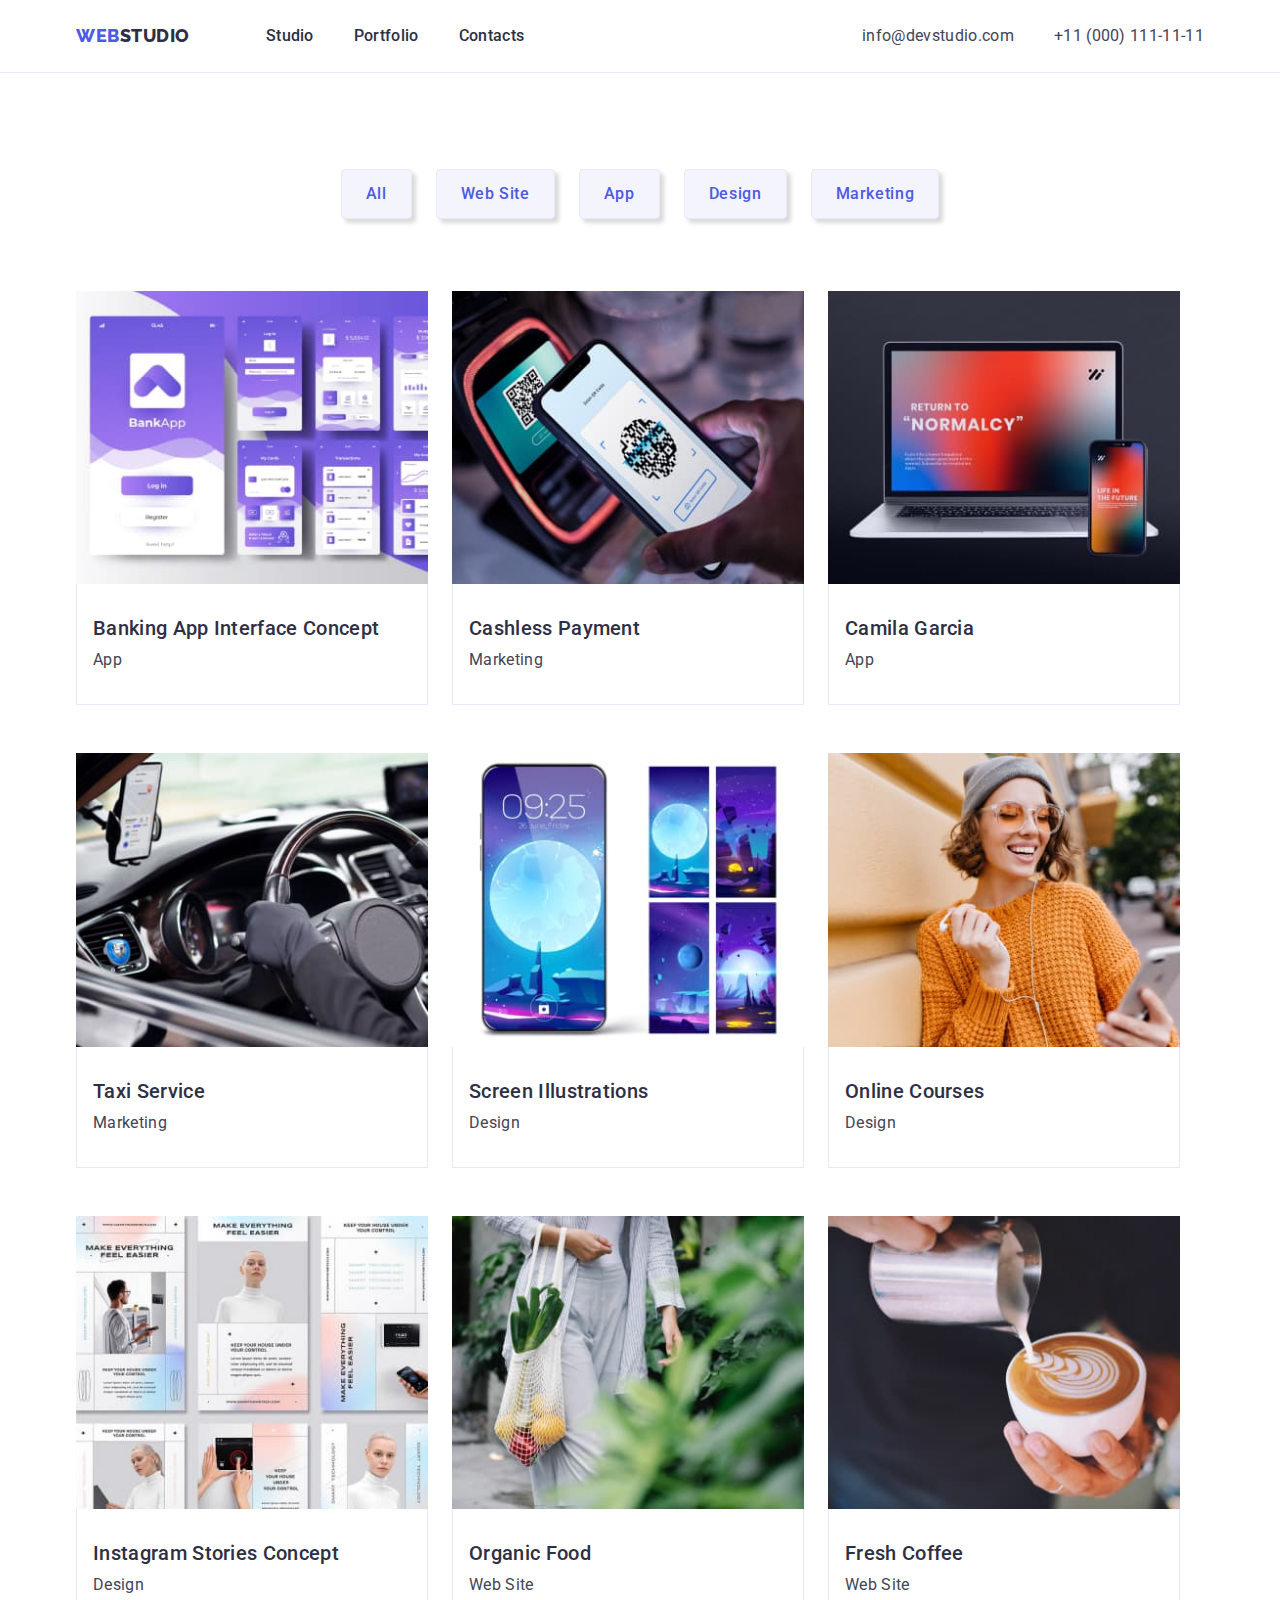
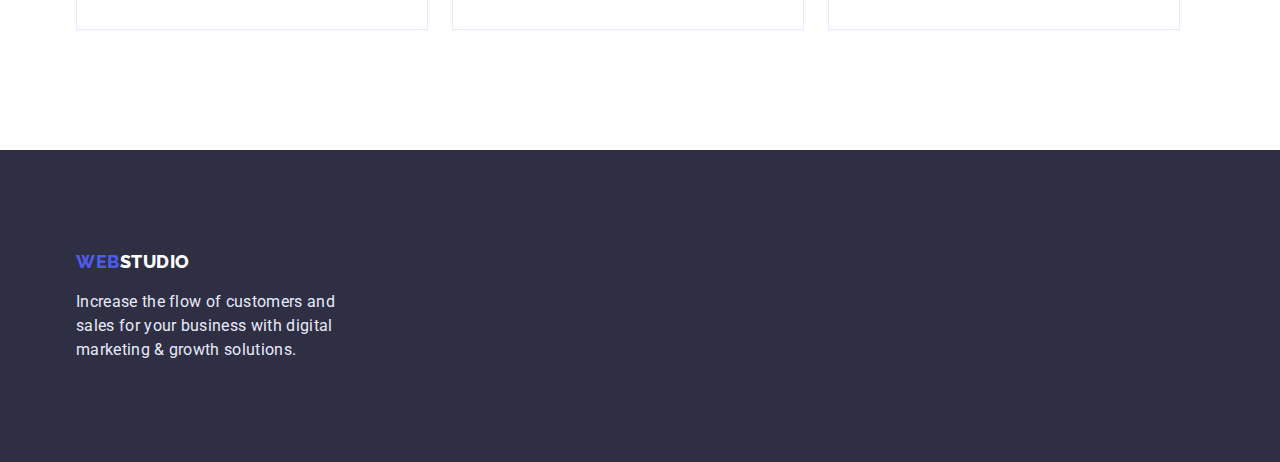
==== portfolio.html @ be6d8459 "Initial commit" ====
<!DOCTYPE html>
<html lang="en">
  <head>
    <meta charset="UTF-8" />
    <meta name="viewport" content="width=device-width, initial-scale=1.0" />
    <title>Document</title>    
    <link href="https://fonts.googleapis.com/css2?family=Raleway:wght@800&family=Roboto:wght@400;500;700;900&display=swap" 
    rel="stylesheet">
    <link rel="stylesheet"
    href="https://cdnjs.cloudflare.com/ajax/libs/modern-normalize/1.1.0/modern-normalize.min.css" />
    <link rel="stylesheet" href="./css/styles.css" />
  </head>
  <body>
    <header class="page-nav">
      <div class="conteiner main-nav">        
        <nav class="main-nav">
          <a href="./index.html" class="logo">
            <span class="heading">Web</span><span>Studio</span>
          </a>        
          <ul class="nav-list list">
            <li class="item"><a href="./index.html" class="link">Studio</a></li>
            <li class="item"><a href="./portfolio.html" class="link">Portfolio</a></li>
            <li class="item"><a href="" class="link">Contacts</a></li>
          </ul>
        </nav>
        <address class="auth">
          <ul class="mail list">
            <li class="item">
              <a href="mailto:info@devstudio.com" class="auth-link">info@devstudio.com</a>
            </li>
            <li class="item">
              <a href="tel:+110001111111" class="auth-link">+11 (000) 111-11-11</a>
            </li>
          </ul>
        </address>     
      </div>
    </header>
    <main>
      <section class="section-portfolio">
        <div class="conteiner">
          <h1 class="hide-title">Blocks</h1>  
          <ul class="button-list list">
            <li class="item">
              <button type="button" class="button-link">All</button>
            </li>
            <li class="item">
              <button type="button" class="button-link">Web Site</button>
            </li>
            <li class="item">
              <button type="button" class="button-link">App</button>
            </li>
            <li class="item">
              <button type="button" class="button-link">Design</button>
            </li>
            <li class="item">
              <button type="button" class="button-link">Marketing</button>
            </li>
          </ul> 
         <ul class="card-img list">
          <li class="item">
            <a href="" class="card-portfolio" >
              <img src="./images/imgport1.jpg" alt="Banking App" width="360"/> 
              <div class="card-content">
              <h2 class="subtitle">Banking App Interface Concept</h2>
              <p class="text">App</p>
             </div>              
            </a>
          </li>
          <li class="item">
            <a href="" class="card-portfolio">
              <img src="./images/imgport2.jpg" alt="Cashless Payment" width="360"/> 
              <div class="card-content ">
              <h2 class="subtitle">Cashless Payment</h2>
              <p class="text">Marketing</p>
              </div>
            </a>
          </li>
          <li class="item">
            <a href="" class="card-portfolio">
              <img src="./images/imgport3.jpg" alt="Meditaion App" width="360"/> 
              <div class="card-content">
              <h2 class="subtitle ">Camila Garcia</h2>
              <p class="text">App</p>
             </div> 
            </a>
          </li>
          <li class="item">
            <a href="" class="card-portfolio">
              <img src="./images/imgport4.jpg" alt="Taxi" width="360"/> 
              <div class="card-content">
              <h2 class="subtitle">Taxi Service</h2>
              <p class="text">Marketing</p>
              </div>
            </a>
          </li>
          <li class="item">
            <a href="" class="card-portfolio">
              <img src="./images/imgport5.jpg" alt="Screen" width="360"/> 
              <div class="card-content">
              <h2 class="subtitle">Screen Illustrations</h2>
              <p class="text">Design</p>
              </div>
            </a>
          </li>
          <li class="item">
            <a href="" class="card-portfolio">
              <img src="./images/imgport6.jpg" alt="Online Course" width="360"/> 
              <div class="card-content">
              <h2 class="subtitle">Online Courses</h2>
              <p class="text">Design</p>
              </div>
            </a>
          </li>
          <li class="item">
            <a href="" class="card-portfolio">
              <img src="./images/imgport7.jpg" alt="Instagram Stories" width="360"/> 
              <div class="card-content">
              <h2 class="subtitle">Instagram Stories Concept</h2>
              <p class="text">Design</p>
              </div>
            </a>
          </li>
          <li class="item">
            <a href="" class="card-portfolio">
              <img src="./images/imgport8.jpg" alt="Organic Food" width="360"/> 
              <div class="card-content">
              <h2 class="subtitle">Organic Food</h2>
              <p class="text">Web Site</p>
              </div>
            </a>
          </li>
          <li class="item">
            <a href="" class="card-portfolio">
              <img src="./images/imgport9.jpg" alt="Cofee" width="360"/> 
              <div class="card-content">
              <h2 class="subtitle">Fresh Coffee</h2>
              <p class="text">Web Site</p>
              </div>
            </a>
          </li>             
         </ul>
        </div>
      </section>
    </main>
    <footer class="footer">
      <div class="conteiner">
        <div class="footer-box">
        <a href="./index.html" class="logo">
          <span class="heading">Web</span><span class="caption">Studio</span>
        </a>  
        <p class="text-footer">
          Increase the flow of customers and sales for your business with digital
          marketing & growth solutions.      
        </p>
        </div>
       </div>
    </footer>
  </body>
</html>
---- css/styles.css ----
:root{
--main-color: #2E2F42;
--main-grey-color:#434455;
--white-color:  #FFFFFF;
--button-blue-color:  #4D5AE5;
--main-bground-color: #F4F4FD;
--button-portf-bground-color: #F4F4FD;
--background-button-color:#404BBF; 
--footer-text-color: #E7E9FC;
--button-border: #E7E9FC;
--card-shadow: 0px 1px 6px rgba(46, 47, 66, 0.08), 0px 1px 1px rgba(46, 47, 66, 0.16), 0px 2px 1px rgba(46, 47, 66, 0.08);
}

.list{
  list-style: none;
  margin: 0;
  padding: 0;
}

body {  
  font-family: 'Roboto', sans-serif;
  font-size: 16px;
  background-color: var(--text-white-color);
  color:var(--main-color);
  letter-spacing: 0.02em;
}


/* for nav main */
 .main-nav {
  display: flex;
  align-items: center;
}

 /* for header section address */ 
.conteiner{
  width: 1158px;
  padding-left: 15px;
  padding-right: 15px;
  margin-left: auto;
  margin-right: auto;
  
}
.hide-title{
  position: absolute;
  width: 1px;
  height: 1px;
  margin: -1px;
  border: 0;
  padding: 0;
  
  white-space: nowrap;
  clip-path: inset(100%);
  clip: rect(0 0 0 0);
  overflow: hidden;
}

/* logo */
.logo {

  font-family: 'Raleway', sans-serif;
  font-size: 18px;
  line-height: 1.33;
  font-weight: 800;
  letter-spacing: 0.03em;
  text-decoration: none;
  text-transform: uppercase;
  color: var(--main-color);
 
}
.logo .heading{
    color: var(--button-blue-color);
}
/* for footer logo */
.logo .caption{
  color:  var(--white-color);
}
/* nav */

.nav-list .item+ .item{
  margin-left: 40px;
}
.nav-list{
 display: flex;
 margin-left: 76px;
}
.nav-list .link{
 padding-top: 24px;
 padding-bottom: 24px;
}
.nav-list .link {
  display: block;

  color: var(--main-color);
  font-weight: 500;
  line-height: 1.5;
  text-decoration: none;
 }

.link:hover,
.link:focus
{ 
  color:var(--background-button-color);
}
/* auth list */
.auth {
 margin-left: auto; 
}
.mail{
  display: flex;
  
}
.mail .item + .item {
margin-left: 40px;
}
.list .auth-link{
  
  color: var(--main-grey-color);
  font-style: normal;
  font-weight: 400;
  line-height: 1.5;
  text-decoration: none;  
  padding-top: 24px;
  padding-bottom: 24px;
}
.auth-link:hover,
.auth-link:focus
{color:var(--background-button-color)
}
.page-nav{
  border-bottom: 1px solid var(--footer-text-color) ;
}
/* hero section */
.hero-section{
  padding-top: 188px;
  padding-bottom: 188px;
  background: var(--main-color);
  text-align: center;
  
}
/* text for hero section */
.hero-section .hero-text{
  margin: 0;
  margin-bottom: 48px;

  font-size: 56px;
  font-weight: 700;
  line-height: 1.07;
  text-align: center;
  color: var(--white-color);

}
/* button for hero (primery button)*/
.hero-section .button-primary{
  display: inline-block;
  cursor: pointer;
  border-radius: 4px;
  box-shadow: 0px 4px 4px rgba(0, 0, 0, 0.15);
  padding: 16px 32px;
  min-width: 169px;
  border: none; 

  font-family: 'Roboto', sans-serif;
  font-weight: 500;
  font-size: 16px;
  line-height: 1.5;
  letter-spacing: 0.04em;
  
 
  color: var(--white-color);
  background: var(--button-blue-color);
}
.button-primary:hover,
.button-primary:focus{
background: var(--background-button-color);
}

/* for portfolio button */
/* 1 for button list*/
.button-list {

  margin-bottom: 72px;
  display: flex;
  flex-wrap: wrap;
  justify-content: center;
}
.button-list .item + .item {
  margin-left: 24px;
}

.button-list .button-link{
  padding: 12px 24px;
  border-radius: 4px;
  border: 1px solid var(--button-border);
  box-shadow: 4px 4px 4px rgba(0, 0, 0, 0.15);
  cursor: pointer;

  font-family: 'Roboto', sans-serif;
  font-weight: 500;
  font-size: 16px;
  line-height: 1.5;
  letter-spacing: 0.04em; 
  
  color: var(--button-blue-color);
  background: var(--button-portf-bground-color); 
}
.button-link:hover,
.button-link:focus{
 background: var(--background-button-color); 
 color: var(--white-color);
 border: 1px solid transparent;
}
/* for portfolio img card  */
/* .item * {
  outline: 1px solid tomato;
} */
img {
  display: block;
  max-width: 100%;
  height: auto;
}
.card-img{
  display: flex;
  flex-wrap: wrap;
 
  gap: 48px 24px; 

}
.card-img .card-portfolio {
  text-decoration: none;
  
}
.card-content .subtitle{
  margin-top: 0;
  margin-bottom: 8px;
  font-weight: 500;
  font-size: 20px;
  line-height: 1.2;
  color: var(--main-color);
  
} 

.card-img .item{
  width: 360px;
   flex-basis: calc(100% / 3 - 24px);

} 
.card-content{
  padding-top: 32px;
  padding-bottom: 32px;
  padding-left: 16px;
}
.card-content .text{
  margin-top: 0;
  margin-bottom: 0;
  font-weight: 400;
  line-height: 1.5;
  color: var(--main-grey-color);
  
}
.card-content{
  border-bottom: 1px solid var(--footer-text-color) ;
  border-right: 1px solid var(--footer-text-color) ;
  border-left: 1px solid var(--footer-text-color) ;
} 
/*  for section1  */
 
 .section-top {
  padding-top: 120px;
  padding-bottom: 120px;
   /* background-color: #4D5AE5;  */
}  

.section-text .subtitle{
  margin-top: 0;
  font-weight: 500;
  margin-bottom: 8px;
  font-size: 20px;
  line-height: 1.2;
   /* background-color: aqua;  */
} 
.section-text {
  display: flex;
  flex-wrap: wrap;

  /* background-color: yellowgreen;  */
}
 .section-text .item {
 width: 264px;
} 
.section-text .item + .item{
 margin-left: 24px;
}  

.section-text .text{
  font-weight: 400;
  line-height: 1.5;
  color: var(--main-grey-color); 
  margin-top: 0;
  margin-bottom: 0;  

} 
/* for portfolio */
.section-portfolio{
  padding-top: 96px;
  padding-bottom: 120px;
  /* background-color: aqua; */
}
/* section2 (second), only pictures */
.img-section{
  padding-bottom: 120px;
 /* background-color: aqua; */
}
.img-section .img-list {
  display: flex;
  flex-wrap: wrap;
 
}
.img-list .item + .item{
  margin-left: 24px; 
}

.img-section .title{
  margin: 0;
  font-weight: 700;
  margin-bottom: 72px;
  font-size: 36px;
  line-height: 1.11;
  text-align: center;
  
}
/* section3 */
.section-team{
  padding-bottom: 120px;
  padding-top: 120px;
  background-color: var(--main-bground-color);
}

.card-team{
  display: flex;
  flex-wrap: wrap;

}
.card-team .item + .item {
  margin-left: 24px;
  
}
.section-team .title{
  margin: 0;
  margin-bottom: 72px;
  font-weight: 700;
  font-size: 36px;
  line-height: 1.11;
  text-align: center;
}

.card-team .subtitle{
  margin-top: 0;
  margin-bottom: 8px;
  font-weight: 500;
  font-size: 20px;
  line-height: 1.2;
}
.card-team .text{
  margin: 0;
  font-weight: 400;
  line-height: 1.5;
}
.card-team .team-text{
  padding: 32px 16px;
}
 .card{ 
  text-align: center;
  background-color: var(--white-color);
  box-shadow: var(--card-shadow);
  border-radius: 0px 0px 4px 4px;
 }


  /* for footer */
.footer{
background: var(--main-color);
padding-top: 100px;
padding-bottom: 100px;
}
.footer .text-footer{
  margin-top: 16px;
  margin-bottom: 0;
  line-height: 1.5;  
  color:var(--footer-text-color);
  font-weight: 400;
}
.footer-box{

  width: 264px;
     
}
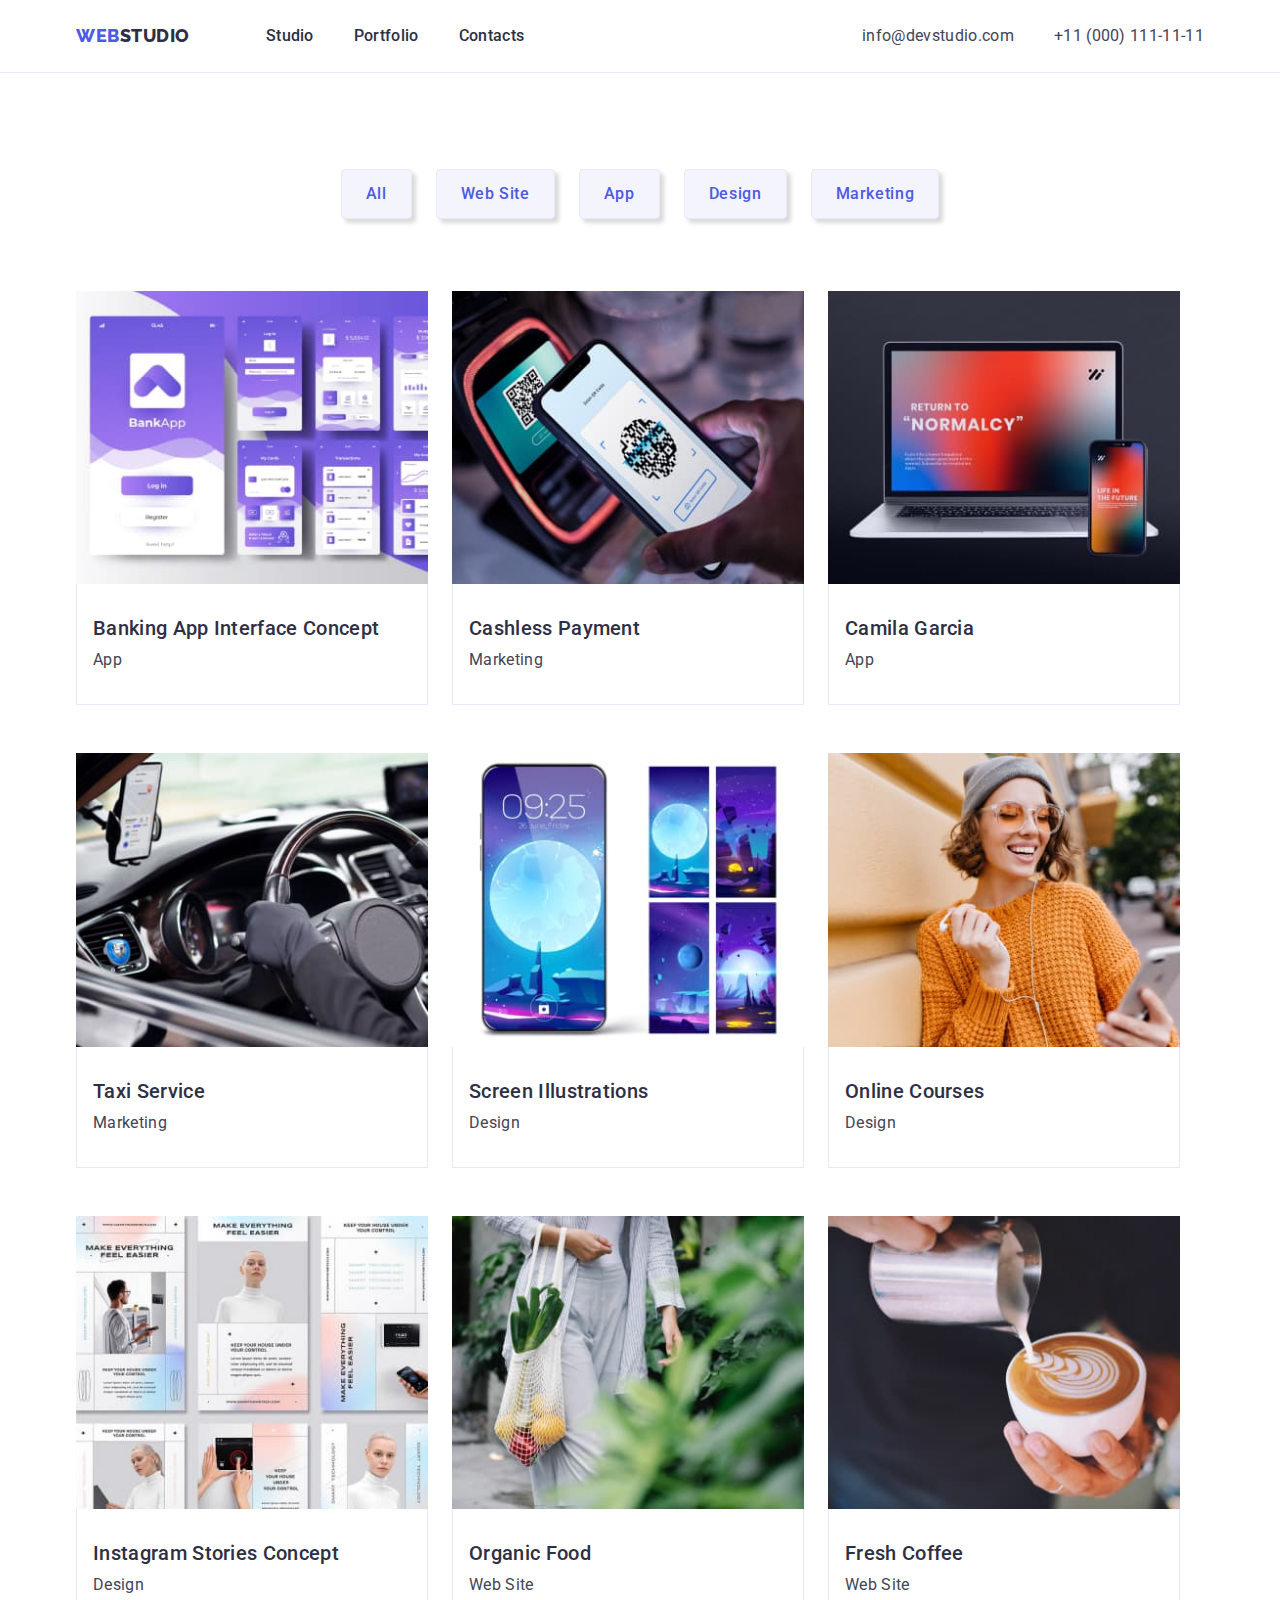
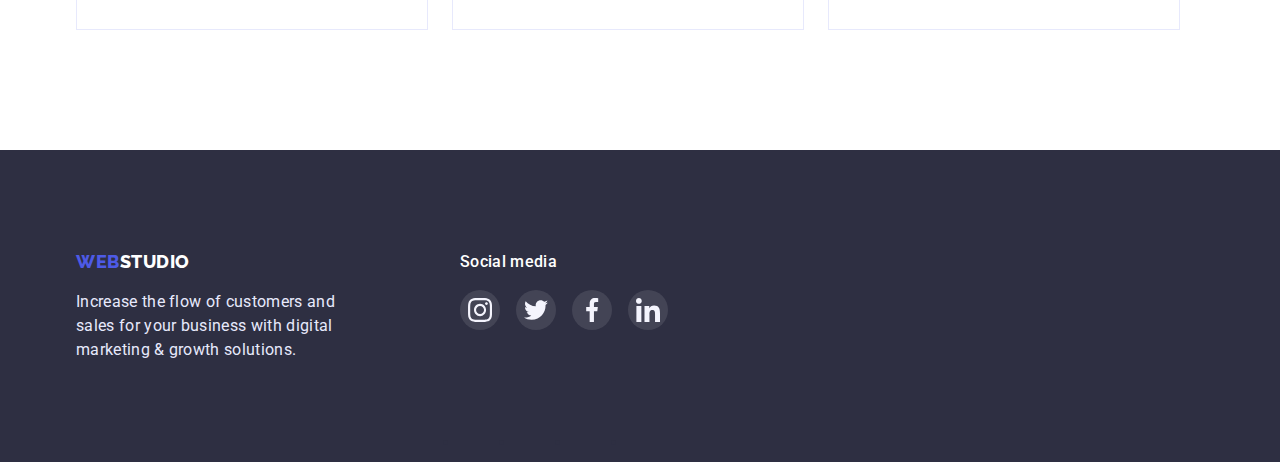
==== commit d43b07a5: "for-check-homework-04" ====
--- a/portfolio.html
+++ b/portfolio.html
@@ -143,7 +143,7 @@
       </section>
     </main>
     <footer class="footer">
-      <div class="conteiner">
+      <div class="foot-media conteiner">
         <div class="footer-box">
         <a href="./index.html" class="logo">
           <span class="heading">Web</span><span class="caption">Studio</span>
@@ -153,6 +153,39 @@
           marketing & growth solutions.      
         </p>
         </div>
+        <div class="foot-social-link" >
+          <h2 class="media">Social media</h2>
+          <ul class="media-list">
+            <li class="media-item">
+              <a href="" class="media-link">
+                <svg class="link-sign">
+                  <use href="./images/sprite.svg#icon-instagram" width="24" height="24"></use>
+                </svg>
+              </a>
+            </li>
+            <li class="media-item">
+              <a href="" class="media-link">
+                <svg class="link-sign">
+                  <use href="./images/sprite.svg#icon-twitter" width="24" height="24"></use>
+                </svg>
+              </a>
+            </li>
+            <li class="media-item">
+              <a href="" class="media-link">
+                <svg class="link-sign">
+                  <use href="./images/sprite.svg#icon-facebook" width="24" height="24"></use>
+                </svg>
+              </a>
+            </li>
+            <li class="media-item">
+              <a href="" class="media-link">
+                <svg class="link-sign">
+                  <use href="./images/sprite.svg#icon-linkedin" width="24" height="24"></use>
+                </svg>
+              </a>
+            </li>
+          </ul>
+        </div>
        </div>
     </footer>
   </body>
--- a/css/styles.css
+++ b/css/styles.css
@@ -10,6 +10,7 @@
 --footer-text-color: #E7E9FC;
 --button-border: #E7E9FC;
 --card-shadow: 0px 1px 6px rgba(46, 47, 66, 0.08), 0px 1px 1px rgba(46, 47, 66, 0.16), 0px 2px 1px rgba(46, 47, 66, 0.08);
+--color-customers: #8E8F99;
 }
 
 .list{
@@ -133,11 +134,23 @@
 }
 /* hero section */
 .hero-section{
+
+  max-width: 1440px;
+  max-height: 600px;
+  margin-left: auto;
+  margin-right: auto;  
+  /* outline: 2px solid greenyellow; */
+  background-image: linear-gradient(
+    rgba(46, 47, 66, 0.7),
+    rgba(46, 47, 66, 0.7)
+  ),
+  url('../images/people-office-hero.jpg'); 
+  background-position: center;
+  background-size: cover;
   padding-top: 188px;
   padding-bottom: 188px;
-  background: var(--main-color);
+  background-color: var(--main-color);  
   text-align: center;
-  
 }
 /* text for hero section */
 .hero-section .hero-text{
@@ -265,7 +278,6 @@
   border-left: 1px solid var(--footer-text-color) ;
 } 
 /*  for section1  */
- 
  .section-top {
   padding-top: 120px;
   padding-bottom: 120px;
@@ -283,15 +295,58 @@
 .section-text {
   display: flex;
   flex-wrap: wrap;
-
   /* background-color: yellowgreen;  */
 }
- .section-text .item {
+
+.section-text .item {
  width: 264px;
 } 
 .section-text .item + .item{
  margin-left: 24px;
-}  
+} 
+.feature-icon{
+  width: 264px;
+  height: 112px;
+  background-color: var(--button-portf-bground-color);
+  margin-bottom: 8px;
+}
+.upper-icon {
+  justify-content: center;
+  display: flex;
+  margin-bottom: 8px;
+  width: 264px;
+  height: 112px;
+  background-color: var(--main-bground-color);
+}
+.icon-item{
+  display: flex;
+  justify-content: center;
+  align-items: center;
+  /* outline: 1px solid red; */
+}
+
+/* .section-text .item::before{
+  display:block;
+  content: "";
+  height: 112px;
+  margin-bottom: 8px;
+  background: var(--button-portf-bground-color);
+  /* outline: 1px solid coral; 
+  background-repeat: no-repeat;
+  background-position: center; 
+}
+.section-text .icon-antenna::before {
+  background-image: url('../images/antenna.svg');
+}
+.section-text .icon-clock::before {
+  background-image: url('../images/clock.svg');
+}
+.section-text .icon-diagram::before {
+  background-image: url('../images/diagram.svg');
+}
+.section-text .icon-astronaut::before {
+  background-image: url('../images/astronaut.svg');
+} */
 
 .section-text .text{
   font-weight: 400;
@@ -301,6 +356,7 @@
   margin-bottom: 0;  
 
 } 
+
 /* for portfolio */
 .section-portfolio{
   padding-top: 96px;
@@ -310,7 +366,7 @@
 /* section2 (second), only pictures */
 .img-section{
   padding-bottom: 120px;
- /* background-color: aqua; */
+  /* background-color: aqua;  */
 }
 .img-section .img-list {
   display: flex;
@@ -328,6 +384,7 @@
   font-size: 36px;
   line-height: 1.11;
   text-align: center;
+ 
   
 }
 /* section3 */
@@ -364,26 +421,141 @@
 }
 .card-team .text{
   margin: 0;
+  margin-bottom: 8px;
   font-weight: 400;
   line-height: 1.5;
 }
 .card-team .team-text{
   padding: 32px 16px;
 }
- .card{ 
+.card{ 
   text-align: center;
   background-color: var(--white-color);
   box-shadow: var(--card-shadow);
   border-radius: 0px 0px 4px 4px;
  }
+/* for section3 icon */
+.social-list{
+  display: flex;
+  justify-content: center;
+  gap: 24px;
+
+}
+.social-list-link{
+  display: flex;
+  justify-content: center;
+  align-items: center;
+  width: 40px;
+  height: 40px;
+  border-radius: 50%;
+  background-color: var(--button-blue-color);
+}
+.social-list-link:hover,
+.social-list-link:focus  {
+background-color: var(--background-button-color);
+}
+ 
+/* for section4 icon customers */
+
+ 
+.section-customer{
+  padding-top: 130px;
+  padding-bottom: 120px;
+  outline: 1px solid salmon;
+}
+.section-customer .title{
+  margin: 0;
+  margin-bottom: 72px;
+  font-weight: 700;
+  font-size: 36px;
+  line-height: 1.11;
+  text-align: center;
+}
+.customers-list{
+  margin-top: 0;
+  margin-bottom: 0;
+  width: px;
+  height: px;
+  display: flex;
+  /* outline: 1px solid green; */
+
+}
+.logo-list{
+  width: 168px;
+  height: 88px;
+}
+.logo-list + .logo-list{
+ margin-left: 24px;
+}
+.logo-link{
+  display: flex;
+  align-items: center;
+  justify-content: center;
+  padding: 16px 32px; 
+  width: 100%;
+  height: 100%;
+  border: 1px solid var(--color-customers);
+  border-radius: 4px;
+}
+.logo-link:hover,
+.logo-link:focus{
+  display: block;
+  border: 1px solid var(--background-button-color);
+ 
+}
+.logo-icon{
+  justify-content: center;
+  width: 104px;
+  height: 56px;
+  /* fill: var(--color-customers); */
+  border-radius: 4px;
+   /* outline: 1px solid brown;  */
+}
+
+
+/* .client{
+  width: 168px;
+  height: 88px;
+  margin: 0 24px 0 0;
+}
+ .client-list{
+  margin-top: 0;
+  margin-bottom: 0;
+  display: flex;
+ }
+ .client-icon{
+  width: 168px;
+  height: 88px;
+  fill: green;
+  border-radius: 4px;
+ } */
+/* .logo-list {
+  margin: 0;
+  justify-content: center;
+  display: flex;
+  outline: 1px solid pink; 
+} */
+
+/* .logo-list-link{
+  margin: 0;
+  justify-content: center;
+  width: 168px;
+  height: 88px;
+  display: flex;
+  outline: 7px solid #4D5AE5; */
+
+
+
+
 
 
   /* for footer */
-.footer{
+ .footer{
+display: flex;
 background: var(--main-color);
 padding-top: 100px;
 padding-bottom: 100px;
-}
+} 
 .footer .text-footer{
   margin-top: 16px;
   margin-bottom: 0;
@@ -392,9 +564,40 @@
   font-weight: 400;
 }
 .footer-box{
-
   width: 264px;
-     
-}
-
-
+  margin-right: 120px;
+}
+.foot-media{
+display: flex;
+}
+.media-list{
+  margin: 0;
+  padding: 0;
+}
+.media-list{
+  display: flex;
+    width: 208px;
+    text-align: center;
+   gap: 16px;
+}
+.media-link{
+  display: block;
+  border: transparent;
+  border-radius: 50%;
+  width: 40px;
+  height: 40px;
+  padding: 8px;
+  background-color: rgba(255, 255, 255, 0.1);
+}
+.media-link:hover,
+.media-link:focus{
+  background-color: var(--background-button-color);
+}
+.media{
+  margin: 0 auto 16px 0;
+  font-weight: 500;
+  font-size: 16px;
+  line-height: 1.5;
+  color: var(--white-color);
+  
+}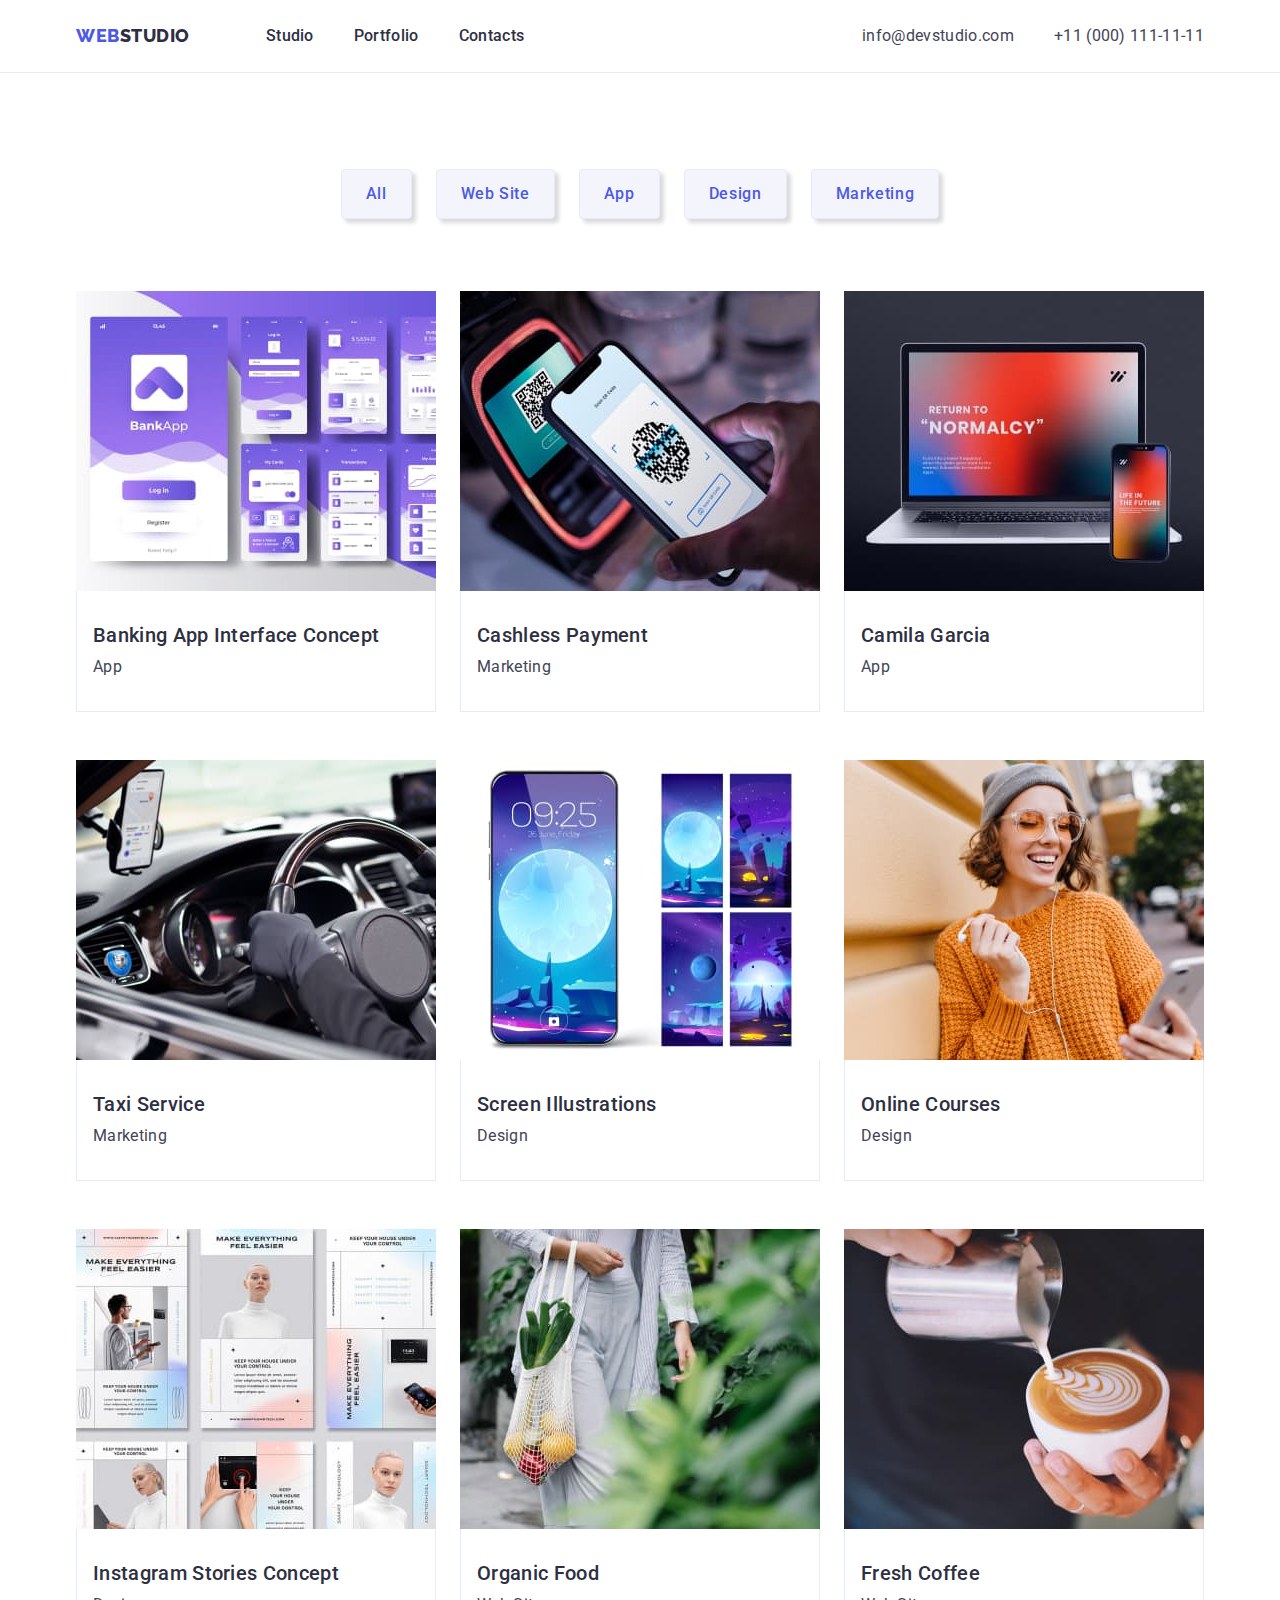
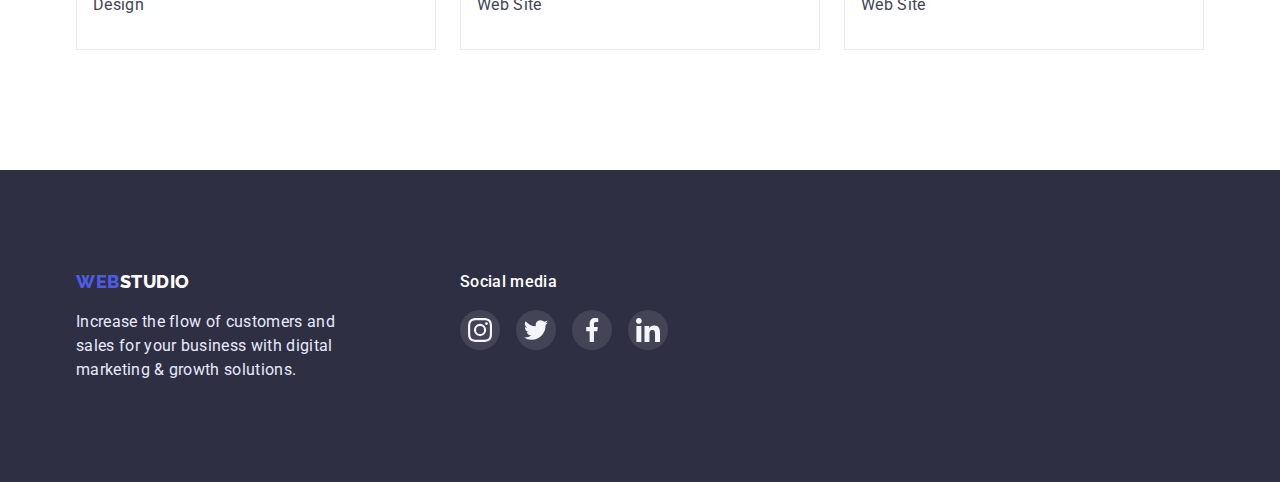
==== commit 7399e7c4: "for-chek-homework-04" ====
--- a/portfolio.html
+++ b/portfolio.html
@@ -155,7 +155,7 @@
         </div>
         <div class="foot-social-link" >
           <h2 class="media">Social media</h2>
-          <ul class="media-list">
+          <ul class="media-list list">
             <li class="media-item">
               <a href="" class="media-link">
                 <svg class="link-sign">
--- a/css/styles.css
+++ b/css/styles.css
@@ -11,6 +11,7 @@
 --button-border: #E7E9FC;
 --card-shadow: 0px 1px 6px rgba(46, 47, 66, 0.08), 0px 1px 1px rgba(46, 47, 66, 0.16), 0px 2px 1px rgba(46, 47, 66, 0.08);
 --color-customers: #8E8F99;
+--backround-footer-social: #31D0AA;
 }
 
 .list{
@@ -116,7 +117,6 @@
 margin-left: 40px;
 }
 .list .auth-link{
-  
   color: var(--main-grey-color);
   font-style: normal;
   font-weight: 400;
@@ -134,9 +134,8 @@
 }
 /* hero section */
 .hero-section{
-
   max-width: 1440px;
-  max-height: 600px;
+  height: 600px;
   margin-left: auto;
   margin-right: auto;  
   /* outline: 2px solid greenyellow; */
@@ -223,6 +222,7 @@
  background: var(--background-button-color); 
  color: var(--white-color);
  border: 1px solid transparent;
+ box-shadow: 0px 3px 1px rgba(0, 0, 0, 0.1), 0px 2px 1px rgba(0, 0, 0, 0.08), 0px 2px 2px rgba(0, 0, 0, 0.12);
 }
 /* for portfolio img card  */
 /* .item * {
@@ -253,16 +253,18 @@
   color: var(--main-color);
   
 } 
-
 .card-img .item{
-  width: 360px;
-   flex-basis: calc(100% / 3 - 24px);
-
+  /* width: 360px;
+  flex-basis: calc(100% / 3 - 24px); */
 } 
+.card-img .item:hover,
+.card-img .item:focus{
+  box-shadow: 0px 1px 6px rgba(46, 47, 66, 0.08), 0px 1px 1px rgba(46, 47, 66, 0.16), 0px 2px 1px rgba(46, 47, 66, 0.08);
+}
 .card-content{
-  padding-top: 32px;
-  padding-bottom: 32px;
-  padding-left: 16px;
+  padding: 32px 16px;
+  border: 1px solid var(--footer-text-color) ;
+  border-top: none;
 }
 .card-content .text{
   margin-top: 0;
@@ -272,11 +274,6 @@
   color: var(--main-grey-color);
   
 }
-.card-content{
-  border-bottom: 1px solid var(--footer-text-color) ;
-  border-right: 1px solid var(--footer-text-color) ;
-  border-left: 1px solid var(--footer-text-color) ;
-} 
 /*  for section1  */
  .section-top {
   padding-top: 120px;
@@ -303,12 +300,13 @@
 } 
 .section-text .item + .item{
  margin-left: 24px;
-} 
-.feature-icon{
-  width: 264px;
-  height: 112px;
-  background-color: var(--button-portf-bground-color);
-  margin-bottom: 8px;
+}
+.section-text .text{
+  font-weight: 400;
+  line-height: 1.5;
+  color: var(--main-grey-color); 
+  margin-top: 0;
+  margin-bottom: 0;  
 }
 .upper-icon {
   justify-content: center;
@@ -317,25 +315,26 @@
   width: 264px;
   height: 112px;
   background-color: var(--main-bground-color);
+  border-radius: 4px;
 }
 .icon-item{
   display: flex;
   justify-content: center;
   align-items: center;
   /* outline: 1px solid red; */
-}
-
+}  
 /* .section-text .item::before{
   display:block;
   content: "";
   height: 112px;
   margin-bottom: 8px;
   background: var(--button-portf-bground-color);
-  /* outline: 1px solid coral; 
+  /* outline: 1px solid coral;  
   background-repeat: no-repeat;
-  background-position: center; 
-}
-.section-text .icon-antenna::before {
+  background-position: center;  
+ }  */
+
+/* .section-text .icon-antenna::before { 
   background-image: url('../images/antenna.svg');
 }
 .section-text .icon-clock::before {
@@ -346,17 +345,7 @@
 }
 .section-text .icon-astronaut::before {
   background-image: url('../images/astronaut.svg');
-} */
-
-.section-text .text{
-  font-weight: 400;
-  line-height: 1.5;
-  color: var(--main-grey-color); 
-  margin-top: 0;
-  margin-bottom: 0;  
-
-} 
-
+}   */
 /* for portfolio */
 .section-portfolio{
   padding-top: 96px;
@@ -389,7 +378,10 @@
 }
 /* section3 */
 .section-team{
-  padding-bottom: 120px;
+  max-width: 1440px;
+  margin-left: auto;
+  margin-right: auto;
+  padding-bottom: 110px;
   padding-top: 120px;
   background-color: var(--main-bground-color);
 }
@@ -438,8 +430,9 @@
 .social-list{
   display: flex;
   justify-content: center;
-  gap: 24px;
-
+}
+.team-social:not(:last-child){
+  margin-right: 24px;
 }
 .social-list-link{
   display: flex;
@@ -461,7 +454,7 @@
 .section-customer{
   padding-top: 130px;
   padding-bottom: 120px;
-  outline: 1px solid salmon;
+  /* outline: 1px solid salmon; */
 }
 .section-customer .title{
   margin: 0;
@@ -474,8 +467,6 @@
 .customers-list{
   margin-top: 0;
   margin-bottom: 0;
-  width: px;
-  height: px;
   display: flex;
   /* outline: 1px solid green; */
 
@@ -497,64 +488,31 @@
   border: 1px solid var(--color-customers);
   border-radius: 4px;
 }
+
+.logo-icon{
+  width: 104px;
+  height: 56px;
+  fill: var(--color-customers); 
+   /* outline: 1px solid brown;  */
+}
 .logo-link:hover,
 .logo-link:focus{
   display: block;
   border: 1px solid var(--background-button-color);
- 
-}
-.logo-icon{
-  justify-content: center;
-  width: 104px;
-  height: 56px;
-  /* fill: var(--color-customers); */
-  border-radius: 4px;
-   /* outline: 1px solid brown;  */
-}
-
-
-/* .client{
-  width: 168px;
-  height: 88px;
-  margin: 0 24px 0 0;
-}
- .client-list{
-  margin-top: 0;
-  margin-bottom: 0;
-  display: flex;
- }
- .client-icon{
-  width: 168px;
-  height: 88px;
-  fill: green;
-  border-radius: 4px;
- } */
-/* .logo-list {
-  margin: 0;
-  justify-content: center;
-  display: flex;
-  outline: 1px solid pink; 
-} */
-
-/* .logo-list-link{
-  margin: 0;
-  justify-content: center;
-  width: 168px;
-  height: 88px;
-  display: flex;
-  outline: 7px solid #4D5AE5; */
-
-
-
-
-
-
+}
+.logo-icon:hover,
+.logo-icon:focus{
+  fill: var(--background-button-color);
+}
   /* for footer */
  .footer{
-display: flex;
-background: var(--main-color);
-padding-top: 100px;
-padding-bottom: 100px;
+  max-width: 1440px;
+  margin-right: auto;
+  margin-left: auto;
+  display: flex;
+  background: var(--main-color);
+  padding-top: 100px;
+  padding-bottom: 100px;
 } 
 .footer .text-footer{
   margin-top: 16px;
@@ -576,9 +534,8 @@
 }
 .media-list{
   display: flex;
-    width: 208px;
-    text-align: center;
-   gap: 16px;
+  width: 208px;
+  text-align: center;
 }
 .media-link{
   display: block;
@@ -591,7 +548,10 @@
 }
 .media-link:hover,
 .media-link:focus{
-  background-color: var(--background-button-color);
+  background-color: var(--backround-footer-social);
+}
+.media-item:not(:last-child){
+  margin-right: 16px;
 }
 .media{
   margin: 0 auto 16px 0;
@@ -599,5 +559,4 @@
   font-size: 16px;
   line-height: 1.5;
   color: var(--white-color);
-  
-}+  }